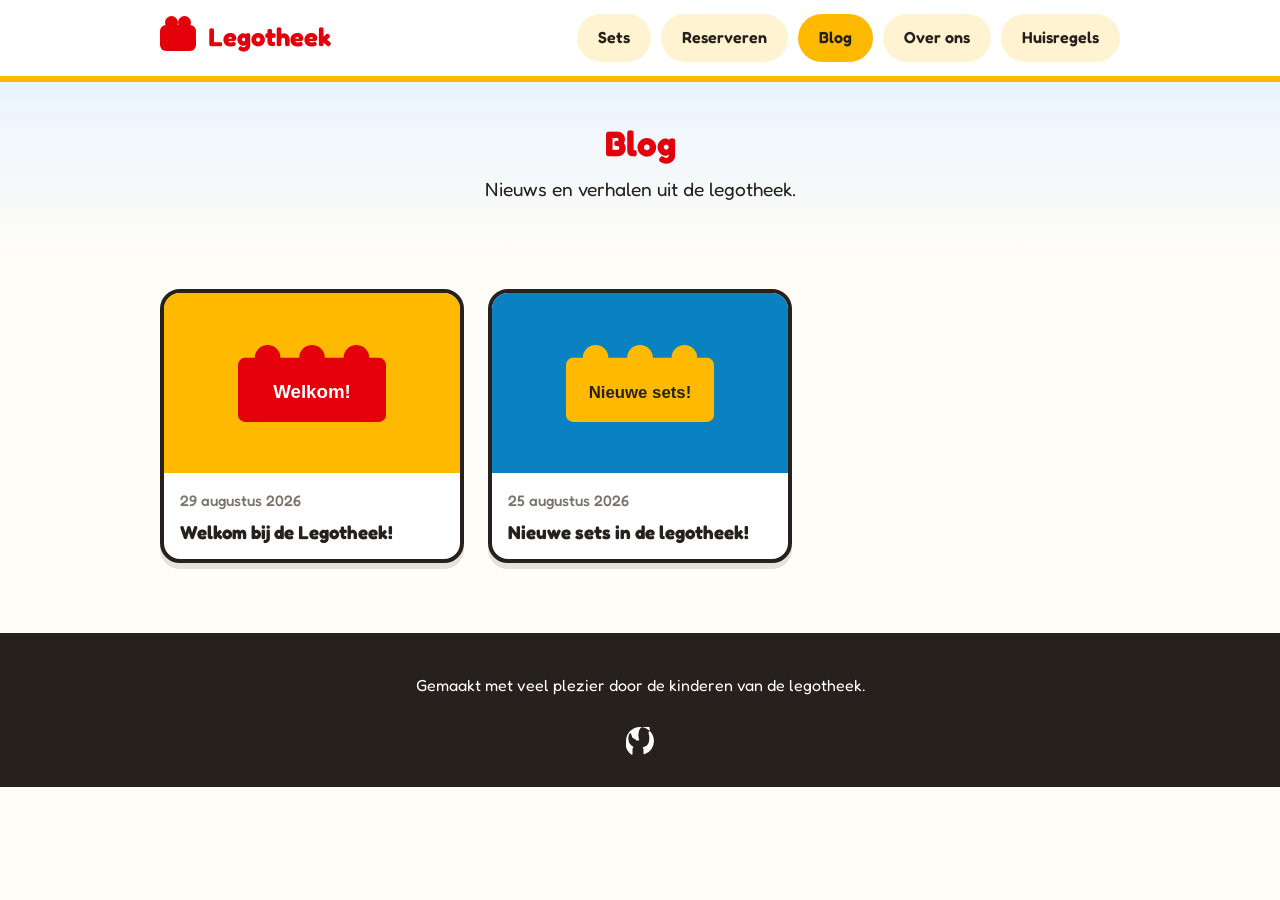
==== blog.html @ 1a381aa0 "Voeg GitHub-icoon met link naar repo toe aan footer" ====
<!DOCTYPE html>
<html lang="nl">
<head>
  <meta charset="UTF-8">
  <meta name="viewport" content="width=device-width, initial-scale=1.0">
  <title>Blog — Legotheek</title>
  <link rel="preconnect" href="https://fonts.googleapis.com">
  <link rel="preconnect" href="https://fonts.gstatic.com" crossorigin>
  <link href="https://fonts.googleapis.com/css2?family=Fredoka:wght@400;500;600;700&display=swap" rel="stylesheet">
  <link rel="stylesheet" href="css/style.css">
</head>
<body>
  <header class="kop">
    <div class="kop-binnen">
      <a class="logo" href="index.html"><span class="logo-blokje"></span>Legotheek</a>
      <nav class="nav">
        <a href="sets.html">Sets</a>
        <a href="reserveren.html">Reserveren</a>
        <a href="blog.html" class="actief">Blog</a>
        <a href="over-ons.html">Over ons</a>
        <a href="huisregels.html">Huisregels</a>
      </nav>
    </div>
  </header>

  <main>
    <section class="hero klein">
      <h1>Blog</h1>
      <p>Nieuws en verhalen uit de legotheek.</p>
    </section>

    <section class="sectie">
      <div id="blog-lijst" class="rooster"></div>
    </section>
  </main>

  <footer class="voet">
    <p>Gemaakt met veel plezier door de kinderen van de legotheek.</p>
    <a class="voet-github" href="https://github.com/thomasj87/legotheek_website" target="_blank" rel="noopener" aria-label="Bekijk de broncode op GitHub">
      <svg viewBox="0 0 16 16" width="28" height="28" aria-hidden="true"><path d="M8 0c4.42 0 8 3.58 8 8a8.013 8.013 0 0 1-5.45 7.59c-.4.08-.55-.17-.55-.38 0-.27.01-1.13.01-2.2 0-.75-.25-1.23-.52-1.48 1.88-.27 3.83-1.2 3.83-5.28 0-1.18-.21-2.13-.58-2.91.58-.33 1.2-1.66.58-3.45 0 0-.23-.36-.78-1.19-2.66.43-5.45 1.35-5.45 6.03 0 1.07.19 2.02.51 2.87-.49.04-.98.15-1.46.32-.49-.66-1.2-1.24-2.4-1.61-.23-.8-.94-2.53-.94-2.53-.12-.31-.37-.39-.66-.04-.38.46-.77 1.46-.77 2.97 0 2.17 1.19 3.84 2.95 4.72-.3.28-.6.79-.6 1.61 0 1.16.01 2.09.01 2.37 0 .21-.15.46-.55.38A8.013 8.013 0 0 1 0 8c0-4.42 3.58-8 8-8Z"/></svg>
    </a>
  </footer>

  <script src="js/blog.js"></script>
</body>
</html>
---- css/style.css ----
:root {
  --rood: #e3000b;
  --rood-donker: #b30009;
  --geel: #ffb900;
  --geel-licht: #fff3d1;
  --blauw: #0a82c1;
  --blauw-licht: #eaf4ff;
  --groen: #00a84e;
  --groen-licht: #e6f7ee;
  --inkt: #26211c;
  --papier: #fffdf7;
  --wit: #ffffff;
  --grijs: #7a736b;
  --radius: 20px;
  --schaduw: 0 6px 0 rgba(38, 33, 28, 0.12);
}

* {
  box-sizing: border-box;
}

body {
  margin: 0;
  font-family: "Fredoka", "Comic Sans MS", system-ui, sans-serif;
  background: var(--papier);
  color: var(--inkt);
  line-height: 1.6;
}

h1, h2, h3 {
  line-height: 1.2;
}

/* Kop */
.kop {
  background: var(--wit);
  border-bottom: 6px solid var(--geel);
  position: sticky;
  top: 0;
  z-index: 10;
}

.kop-binnen {
  max-width: 1000px;
  margin: 0 auto;
  padding: 14px 20px;
  display: flex;
  align-items: center;
  justify-content: space-between;
  gap: 16px;
  flex-wrap: wrap;
}

.logo {
  display: flex;
  align-items: center;
  gap: 12px;
  font-size: 1.6rem;
  font-weight: 700;
  color: var(--rood);
  text-decoration: none;
}

.logo-blokje {
  width: 36px;
  height: 26px;
  background: var(--rood);
  border-radius: 6px;
  position: relative;
  flex-shrink: 0;
}

.logo-blokje::before,
.logo-blokje::after {
  content: "";
  position: absolute;
  top: -9px;
  width: 13px;
  height: 13px;
  background: var(--rood);
  border-radius: 50%;
}

.logo-blokje::before {
  left: 5px;
}

.logo-blokje::after {
  right: 5px;
}

.nav {
  display: flex;
  gap: 10px;
  flex-wrap: wrap;
}

.nav a {
  padding: 8px 18px;
  border-radius: 999px;
  text-decoration: none;
  font-weight: 600;
  color: var(--inkt);
  background: var(--geel-licht);
  border: 3px solid transparent;
  transition: transform 0.1s;
}

.nav a:hover {
  transform: translateY(-2px);
  border-color: var(--geel);
}

.nav a.actief {
  background: var(--geel);
}

/* Hero */
.hero {
  background: linear-gradient(180deg, var(--blauw-licht), var(--papier));
  text-align: center;
  padding: 60px 20px 50px;
}

.hero h1 {
  font-size: 2.6rem;
  margin: 0 0 10px;
  color: var(--rood);
}

.hero p {
  font-size: 1.2rem;
  max-width: 560px;
  margin: 0 auto 24px;
}

.hero .knoppen {
  display: flex;
  gap: 14px;
  justify-content: center;
  flex-wrap: wrap;
}

.hero.klein {
  padding: 40px 20px 30px;
}

.hero.klein h1 {
  font-size: 2.2rem;
}

/* Knoppen */
.knop {
  display: inline-block;
  padding: 12px 26px;
  border-radius: 999px;
  font-weight: 700;
  font-size: 1.05rem;
  font-family: inherit;
  text-decoration: none;
  border: 4px solid var(--inkt);
  box-shadow: var(--schaduw);
  cursor: pointer;
  transition: transform 0.1s;
}

.knop:hover {
  transform: translateY(-2px);
}

.knop-rood {
  background: var(--rood);
  color: var(--wit);
}

.knop-geel {
  background: var(--geel);
  color: var(--inkt);
}

.knop-blauw {
  background: var(--blauw);
  color: var(--wit);
}

/* Secties */
.sectie {
  max-width: 1000px;
  margin: 0 auto;
  padding: 30px 20px;
}

.sectie h2 {
  color: var(--blauw);
  font-size: 1.8rem;
  margin-top: 0;
}

/* Stappen */
.stappen {
  display: grid;
  grid-template-columns: repeat(auto-fit, minmax(220px, 1fr));
  gap: 20px;
}

.stap {
  background: var(--wit);
  border: 4px solid var(--inkt);
  border-radius: var(--radius);
  padding: 20px;
  box-shadow: var(--schaduw);
  text-align: center;
}

.stap h3 {
  margin: 10px 0 6px;
}

.stap-nummer {
  width: 48px;
  height: 48px;
  margin: 0 auto;
  border-radius: 50%;
  display: flex;
  align-items: center;
  justify-content: center;
  font-size: 1.4rem;
  font-weight: 700;
  color: var(--wit);
}

.stap:nth-child(1) .stap-nummer {
  background: var(--rood);
}

.stap:nth-child(2) .stap-nummer {
  background: var(--geel);
  color: var(--inkt);
}

.stap:nth-child(3) .stap-nummer {
  background: var(--groen);
}

/* Kaarten */
.rooster {
  display: grid;
  grid-template-columns: repeat(auto-fill, minmax(240px, 1fr));
  gap: 24px;
}

.kaart {
  background: var(--wit);
  border-radius: var(--radius);
  border: 4px solid var(--inkt);
  box-shadow: var(--schaduw);
  overflow: hidden;
  display: flex;
  flex-direction: column;
}

a.kaart {
  text-decoration: none;
  color: inherit;
  transition: transform 0.1s;
}

a.kaart:hover {
  transform: translateY(-3px);
}

.kaart img {
  width: 100%;
  height: 180px;
  object-fit: cover;
  display: block;
}

.kaart-lichaam {
  padding: 16px;
  display: flex;
  flex-direction: column;
  gap: 8px;
  flex: 1;
}

.kaart-lichaam h3 {
  margin: 0;
}

.kaart-lichaam p {
  margin: 0;
  color: var(--grijs);
  flex: 1;
}

.prijs {
  align-self: flex-start;
  background: var(--geel);
  border: 3px solid var(--inkt);
  border-radius: 999px;
  padding: 4px 14px;
  font-weight: 700;
}

.datum {
  color: var(--grijs);
  font-weight: 500;
  font-size: 0.95rem;
}

/* Formulier */
.formulier {
  max-width: 560px;
  margin: 0 auto;
  background: var(--wit);
  border: 4px solid var(--inkt);
  border-radius: var(--radius);
  box-shadow: var(--schaduw);
  padding: 24px;
}

.formulier label {
  font-weight: 600;
  display: block;
  margin: 14px 0 6px;
}

.formulier label:first-child {
  margin-top: 0;
}

.formulier input,
.formulier select,
.formulier textarea {
  width: 100%;
  padding: 12px 14px;
  border-radius: 12px;
  border: 3px solid var(--inkt);
  font-family: inherit;
  font-size: 1rem;
  background: var(--wit);
  color: var(--inkt);
}

.formulier input:focus,
.formulier select:focus,
.formulier textarea:focus {
  outline: 3px solid var(--geel);
}

.formulier .knop {
  margin-top: 20px;
  width: 100%;
}

.melding {
  min-height: 1.4em;
  font-weight: 600;
  margin: 14px 0 0;
}

.melding.succes {
  color: var(--groen);
}

.melding.fout {
  color: var(--rood);
}

/* Blogpost */
.post {
  max-width: 720px;
  margin: 30px auto 60px;
  background: var(--wit);
  border: 4px solid var(--inkt);
  border-radius: var(--radius);
  box-shadow: var(--schaduw);
  overflow: hidden;
}

.post img {
  width: 100%;
  height: 260px;
  object-fit: cover;
  display: block;
}

.post header {
  padding: 20px 24px 0;
}

.post h1 {
  margin: 0 0 6px;
  color: var(--rood);
}

.post-inhoud {
  padding: 12px 24px;
  font-size: 1.05rem;
}

.post-acties {
  padding: 16px 24px 24px;
  display: flex;
  gap: 12px;
  flex-wrap: wrap;
}

/* Voettekst */
.voet {
  background: var(--inkt);
  color: var(--wit);
  text-align: center;
  padding: 24px 20px;
  margin-top: 40px;
}

.voet-github {
  display: inline-block;
  margin-top: 12px;
  color: var(--wit);
}

.voet-github svg {
  fill: currentColor;
}

.voet-github:hover {
  color: var(--geel);
}

/* Set detail */
.set-detail {
  max-width: 1000px;
  margin: 0 auto;
  padding: 30px 20px 60px;
}

.set-terug {
  display: inline-block;
  margin-bottom: 16px;
  font-weight: 600;
  color: var(--blauw);
  text-decoration: none;
}

.set-terug:hover {
  text-decoration: underline;
}

.set-grid {
  display: grid;
  grid-template-columns: 1.2fr 1fr;
  gap: 28px;
  align-items: start;
}

.set-foto-kaart {
  background: var(--wit);
  border: 4px solid var(--inkt);
  border-radius: var(--radius);
  box-shadow: var(--schaduw);
  overflow: hidden;
}

.set-foto-kaart img {
  width: 100%;
  height: 320px;
  object-fit: cover;
  display: block;
}

.set-extra-fotos {
  display: grid;
  grid-template-columns: repeat(auto-fill, minmax(140px, 1fr));
  gap: 12px;
  margin-top: 12px;
}

.set-extra-fotos img {
  width: 100%;
  height: 110px;
  object-fit: cover;
  border-radius: 12px;
  border: 3px solid var(--inkt);
  display: block;
}

.set-info {
  background: var(--wit);
  border: 4px solid var(--inkt);
  border-radius: var(--radius);
  box-shadow: var(--schaduw);
  padding: 24px;
}

.set-info h1 {
  margin: 0 0 14px;
  color: var(--rood);
  font-size: 1.9rem;
}

.set-info .prijs {
  display: inline-block;
  font-size: 1.2rem;
  margin-bottom: 22px;
}

.specificaties {
  list-style: none;
  margin: 0 0 16px;
  padding: 0;
  display: grid;
  gap: 8px;
}

.specificaties li {
  background: var(--geel-licht);
  border-radius: 12px;
  padding: 8px 14px;
  font-weight: 600;
}

.set-omschrijving {
  margin: 0 0 16px;
}

.set-video {
  margin: 0 0 16px;
}

.set-video iframe,
.set-video video {
  width: 100%;
  aspect-ratio: 16 / 9;
  border: 3px solid var(--inkt);
  border-radius: 12px;
  display: block;
}

.kaart > a {
  display: block;
}

.kaart h3 a {
  color: inherit;
  text-decoration: none;
}

.kaart h3 a:hover {
  color: var(--rood);
}

/* Over ons */
.over-ons-grid {
  display: grid;
  grid-template-columns: 1.2fr 1fr;
  gap: 28px;
  align-items: start;
}

.over-ons-foto {
  width: 100%;
  height: 240px;
  object-fit: cover;
  border-radius: var(--radius);
  border: 4px solid var(--inkt);
  box-shadow: var(--schaduw);
  display: block;
  margin-bottom: 16px;
}

.over-ons-verhaal p {
  margin: 0 0 12px;
}

.over-ons-tekst h2 {
  color: var(--blauw);
  margin: 20px 0 8px;
}

.over-ons-tekst h3 {
  margin: 16px 0 8px;
}

.over-ons-adres {
  font-weight: 600;
  margin: 0 0 8px;
}

.ophaal-tijden {
  margin: 0;
  padding-left: 20px;
  display: grid;
  gap: 6px;
}

.over-ons-kaart {
  background: var(--wit);
  border: 4px solid var(--inkt);
  border-radius: var(--radius);
  box-shadow: var(--schaduw);
  overflow: hidden;
}

.over-ons-kaart iframe {
  width: 100%;
  height: 380px;
  border: 0;
  display: block;
}

.kaart-opschrift {
  padding: 12px 16px;
  margin: 0;
  font-size: 0.9rem;
  color: var(--grijs);
}

/* Huisregels */
.regel {
  position: relative;
  padding-top: 34px;
  overflow: visible;
}

.regel-nummer {
  position: absolute;
  top: -18px;
  left: 16px;
  width: 44px;
  height: 44px;
  border-radius: 50%;
  display: flex;
  align-items: center;
  justify-content: center;
  font-size: 1.3rem;
  font-weight: 700;
  color: var(--wit);
  border: 4px solid var(--inkt);
  box-shadow: var(--schaduw);
}

.regel:nth-child(4n + 1) .regel-nummer {
  background: var(--rood);
}

.regel:nth-child(4n + 2) .regel-nummer {
  background: var(--geel);
  color: var(--inkt);
}

.regel:nth-child(4n + 3) .regel-nummer {
  background: var(--blauw);
}

.regel:nth-child(4n + 4) .regel-nummer {
  background: var(--groen);
}

@media (max-width: 760px) {
  .set-grid {
    grid-template-columns: 1fr;
  }

  .over-ons-grid {
    grid-template-columns: 1fr;
  }
}

@media (max-width: 600px) {
  .hero h1 {
    font-size: 2rem;
  }

  .kop-binnen {
    justify-content: center;
  }
}
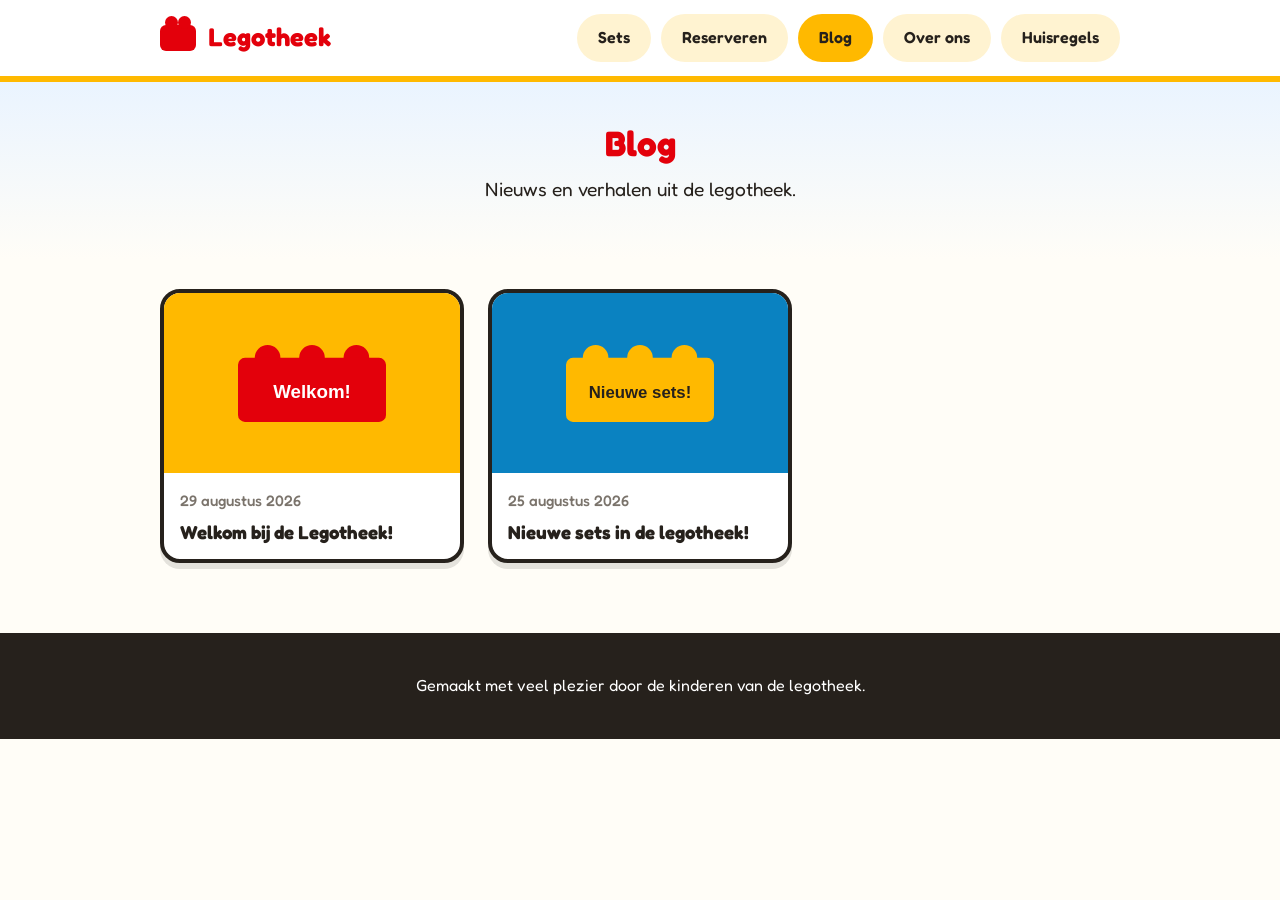
==== commit d153b203: "Set 1 toegevoegd (De Donuttram) met setnummers, lightbox en caching - 19 foto's uit add_in/ verklein" ====
--- a/blog.html
+++ b/blog.html
@@ -36,11 +36,9 @@
 
   <footer class="voet">
     <p>Gemaakt met veel plezier door de kinderen van de legotheek.</p>
-    <a class="voet-github" href="https://github.com/thomasj87/legotheek_website" target="_blank" rel="noopener" aria-label="Bekijk de broncode op GitHub">
-      <svg viewBox="0 0 16 16" width="28" height="28" aria-hidden="true"><path d="M8 0c4.42 0 8 3.58 8 8a8.013 8.013 0 0 1-5.45 7.59c-.4.08-.55-.17-.55-.38 0-.27.01-1.13.01-2.2 0-.75-.25-1.23-.52-1.48 1.88-.27 3.83-1.2 3.83-5.28 0-1.18-.21-2.13-.58-2.91.58-.33 1.2-1.66.58-3.45 0 0-.23-.36-.78-1.19-2.66.43-5.45 1.35-5.45 6.03 0 1.07.19 2.02.51 2.87-.49.04-.98.15-1.46.32-.49-.66-1.2-1.24-2.4-1.61-.23-.8-.94-2.53-.94-2.53-.12-.31-.37-.39-.66-.04-.38.46-.77 1.46-.77 2.97 0 2.17 1.19 3.84 2.95 4.72-.3.28-.6.79-.6 1.61 0 1.16.01 2.09.01 2.37 0 .21-.15.46-.55.38A8.013 8.013 0 0 1 0 8c0-4.42 3.58-8 8-8Z"/></svg>
-    </a>
   </footer>
 
   <script src="js/blog.js"></script>
+  <script src="js/register-sw.js"></script>
 </body>
 </html>
--- a/css/style.css
+++ b/css/style.css
@@ -416,20 +416,6 @@
   margin-top: 40px;
 }
 
-.voet-github {
-  display: inline-block;
-  margin-top: 12px;
-  color: var(--wit);
-}
-
-.voet-github svg {
-  fill: currentColor;
-}
-
-.voet-github:hover {
-  color: var(--geel);
-}
-
 /* Set detail */
 .set-detail {
   max-width: 1000px;
@@ -462,13 +448,29 @@
   border-radius: var(--radius);
   box-shadow: var(--schaduw);
   overflow: hidden;
-}
-
-.set-foto-kaart img {
+  margin: 0;
+}
+
+.foto-knop {
+  display: block;
+  width: 100%;
+  padding: 0;
+  border: 0;
+  background: none;
+  cursor: zoom-in;
+}
+
+.set-foto-kaart .foto-knop img {
   width: 100%;
   height: 320px;
   object-fit: cover;
   display: block;
+}
+
+.set-foto-kaart figcaption {
+  padding: 10px 14px;
+  font-size: 0.95rem;
+  color: var(--grijs);
 }
 
 .set-extra-fotos {
@@ -478,13 +480,41 @@
   margin-top: 12px;
 }
 
-.set-extra-fotos img {
+.set-extra-foto {
+  margin: 0;
+  background: var(--wit);
+  border: 3px solid var(--inkt);
+  border-radius: 12px;
+  overflow: hidden;
+}
+
+.set-extra-foto .foto-knop img {
   width: 100%;
   height: 110px;
   object-fit: cover;
-  border-radius: 12px;
-  border: 3px solid var(--inkt);
-  display: block;
+  display: block;
+}
+
+.set-extra-foto figcaption {
+  padding: 6px 8px;
+  font-size: 0.8rem;
+  line-height: 1.3;
+  color: var(--grijs);
+}
+
+.set-nummer {
+  display: inline-block;
+  align-self: flex-start;
+  background: var(--blauw);
+  color: var(--wit);
+  border-radius: 999px;
+  padding: 2px 14px;
+  font-size: 0.9rem;
+  font-weight: 700;
+}
+
+.set-info .set-nummer {
+  margin-bottom: 10px;
 }
 
 .set-info {
@@ -537,6 +567,102 @@
   border: 3px solid var(--inkt);
   border-radius: 12px;
   display: block;
+}
+
+/* Lightbox */
+body.lightbox-open {
+  overflow: hidden;
+}
+
+.lightbox {
+  position: fixed;
+  inset: 0;
+  z-index: 100;
+  background: rgba(38, 33, 28, 0.92);
+  display: flex;
+  align-items: center;
+  justify-content: center;
+  padding: 20px;
+}
+
+.lightbox[hidden] {
+  display: none;
+}
+
+.lightbox figure {
+  margin: 0;
+  display: flex;
+  flex-direction: column;
+  align-items: center;
+  gap: 14px;
+  max-width: 100%;
+}
+
+.lightbox img {
+  max-width: min(92vw, 1600px);
+  max-height: 76vh;
+  width: auto;
+  height: auto;
+  border: 4px solid var(--wit);
+  border-radius: 12px;
+  box-shadow: 0 12px 40px rgba(0, 0, 0, 0.5);
+  cursor: pointer;
+}
+
+.lightbox figcaption {
+  color: var(--wit);
+  font-size: 1.1rem;
+  font-weight: 500;
+  text-align: center;
+  max-width: 80vw;
+}
+
+.lightbox-teller {
+  position: absolute;
+  top: 20px;
+  left: 24px;
+  color: var(--wit);
+  font-weight: 600;
+  font-size: 1.05rem;
+}
+
+.lightbox button {
+  position: absolute;
+  width: 52px;
+  height: 52px;
+  border-radius: 50%;
+  border: 3px solid var(--wit);
+  background: rgba(255, 255, 255, 0.12);
+  color: var(--wit);
+  font-size: 1.9rem;
+  line-height: 1;
+  cursor: pointer;
+  display: flex;
+  align-items: center;
+  justify-content: center;
+  transition: background 0.15s;
+}
+
+.lightbox button:hover {
+  background: rgba(255, 255, 255, 0.3);
+}
+
+.lightbox-sluiten {
+  top: 16px;
+  right: 16px;
+  font-size: 1.6rem;
+}
+
+.lightbox-voor {
+  left: 16px;
+  top: 50%;
+  transform: translateY(-50%);
+}
+
+.lightbox-na {
+  right: 16px;
+  top: 50%;
+  transform: translateY(-50%);
 }
 
 .kaart > a {
@@ -677,4 +803,23 @@
   .kop-binnen {
     justify-content: center;
   }
-}
+
+  .lightbox button {
+    width: 42px;
+    height: 42px;
+    font-size: 1.5rem;
+  }
+
+  .lightbox-voor {
+    left: 8px;
+  }
+
+  .lightbox-na {
+    right: 8px;
+  }
+
+  .lightbox-sluiten {
+    top: 8px;
+    right: 8px;
+  }
+}
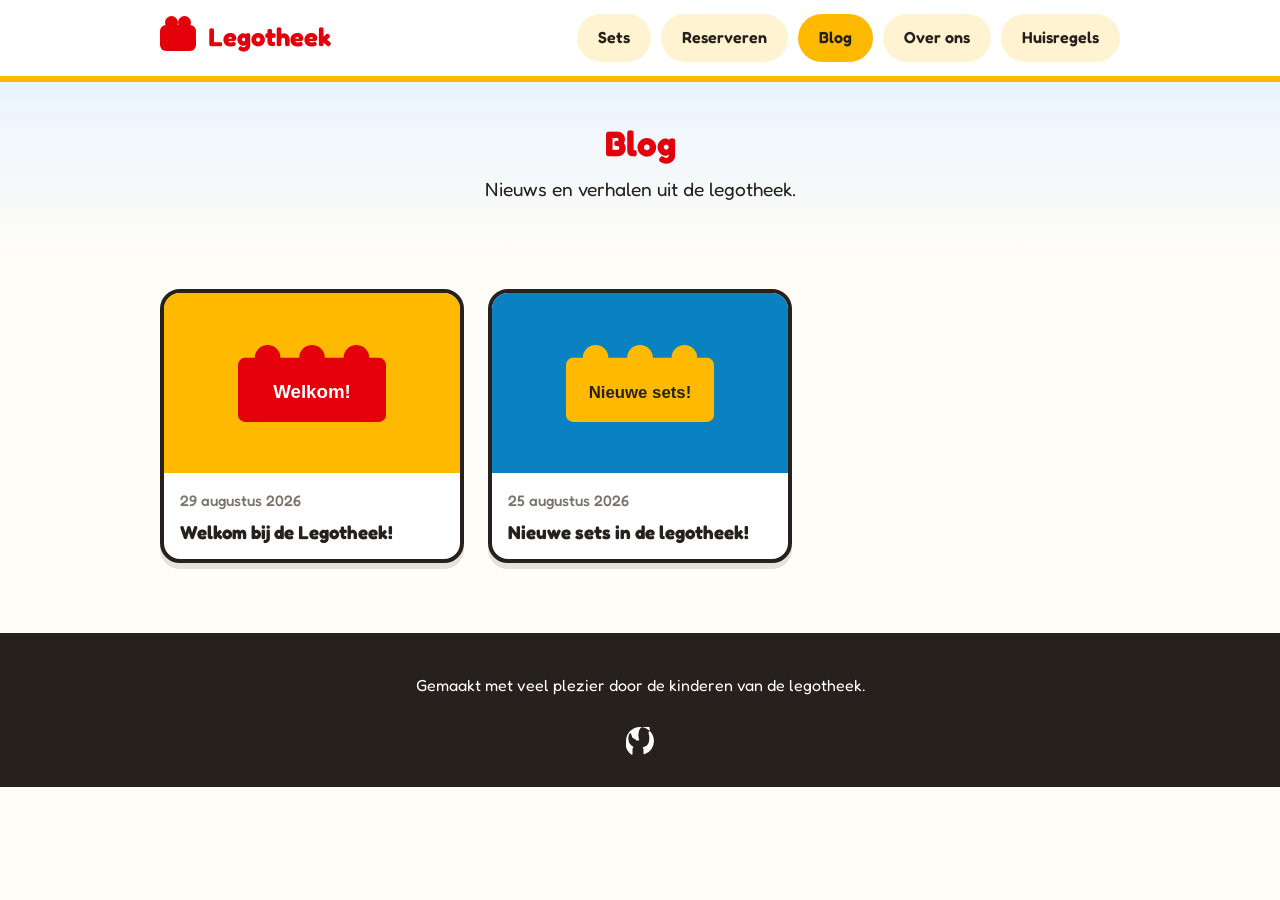
==== commit dc258474: "Merge pull request #3 from thomasj87/set-1 Set 1 toegevoegd (De Donuttram) met setnummers, lightbox " ====
--- a/blog.html
+++ b/blog.html
@@ -36,6 +36,9 @@
 
   <footer class="voet">
     <p>Gemaakt met veel plezier door de kinderen van de legotheek.</p>
+    <a class="voet-github" href="https://github.com/thomasj87/legotheek_website" target="_blank" rel="noopener" aria-label="Bekijk de broncode op GitHub">
+      <svg viewBox="0 0 16 16" width="28" height="28" aria-hidden="true"><path d="M8 0c4.42 0 8 3.58 8 8a8.013 8.013 0 0 1-5.45 7.59c-.4.08-.55-.17-.55-.38 0-.27.01-1.13.01-2.2 0-.75-.25-1.23-.52-1.48 1.88-.27 3.83-1.2 3.83-5.28 0-1.18-.21-2.13-.58-2.91.58-.33 1.2-1.66.58-3.45 0 0-.23-.36-.78-1.19-2.66.43-5.45 1.35-5.45 6.03 0 1.07.19 2.02.51 2.87-.49.04-.98.15-1.46.32-.49-.66-1.2-1.24-2.4-1.61-.23-.8-.94-2.53-.94-2.53-.12-.31-.37-.39-.66-.04-.38.46-.77 1.46-.77 2.97 0 2.17 1.19 3.84 2.95 4.72-.3.28-.6.79-.6 1.61 0 1.16.01 2.09.01 2.37 0 .21-.15.46-.55.38A8.013 8.013 0 0 1 0 8c0-4.42 3.58-8 8-8Z"/></svg>
+    </a>
   </footer>
 
   <script src="js/blog.js"></script>
--- a/css/style.css
+++ b/css/style.css
@@ -416,6 +416,20 @@
   margin-top: 40px;
 }
 
+.voet-github {
+  display: inline-block;
+  margin-top: 12px;
+  color: var(--wit);
+}
+
+.voet-github svg {
+  fill: currentColor;
+}
+
+.voet-github:hover {
+  color: var(--geel);
+}
+
 /* Set detail */
 .set-detail {
   max-width: 1000px;
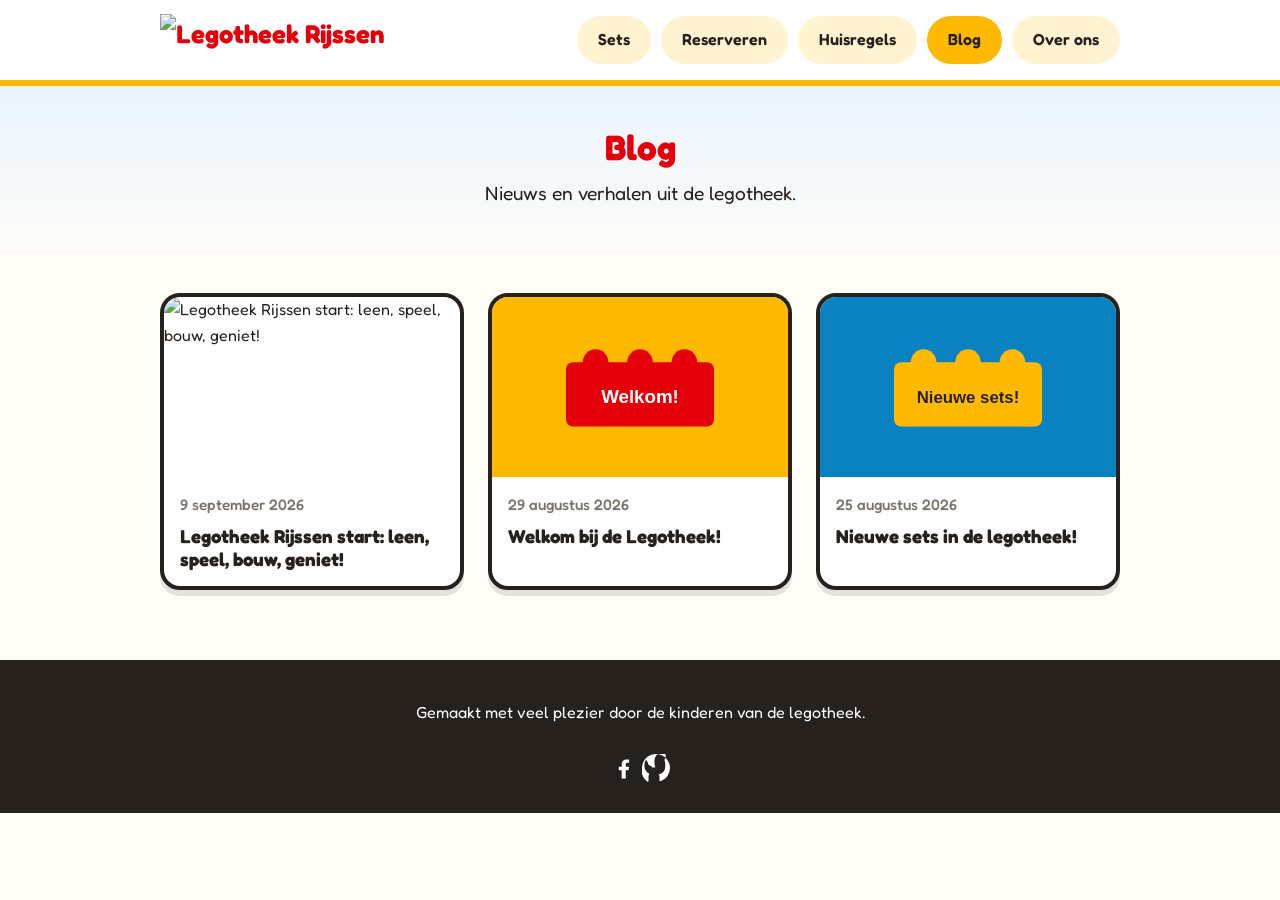
==== commit df15d205: "Replace logo block with image in the header across pages, add Facebook icon to the footer, and updat" ====
--- a/blog.html
+++ b/blog.html
@@ -12,13 +12,13 @@
 <body>
   <header class="kop">
     <div class="kop-binnen">
-      <a class="logo" href="index.html"><span class="logo-blokje"></span>Legotheek</a>
+      <a class="logo" href="index.html"><img class="logo-afbeelding" src="img/logo.png" alt="Legotheek Rijssen"></a>
       <nav class="nav">
         <a href="sets.html">Sets</a>
         <a href="reserveren.html">Reserveren</a>
+        <a href="huisregels.html">Huisregels</a>
         <a href="blog.html" class="actief">Blog</a>
         <a href="over-ons.html">Over ons</a>
-        <a href="huisregels.html">Huisregels</a>
       </nav>
     </div>
   </header>
@@ -36,7 +36,10 @@
 
   <footer class="voet">
     <p>Gemaakt met veel plezier door de kinderen van de legotheek.</p>
-    <a class="voet-github" href="https://github.com/thomasj87/legotheek_website" target="_blank" rel="noopener" aria-label="Bekijk de broncode op GitHub">
+        <a class="voet-icoon" href="https://www.facebook.com/profile.php?id=61593928081483" target="_blank" rel="noopener" aria-label="Volg ons op Facebook">
+      <svg viewBox="0 0 24 24" width="28" height="28" aria-hidden="true"><path d="M13.5 21v-7h2.4l.4-3h-2.8V9.1c0-.9.3-1.5 1.6-1.5h1.3V4.9c-.3 0-1.3-.1-2.4-.1-2.4 0-4 1.5-4 4.1V11H7.5v3h2.5v7h3.5Z"/></svg>
+    </a>
+<a class="voet-icoon" href="https://github.com/thomasj87/legotheek_website" target="_blank" rel="noopener" aria-label="Bekijk de broncode op GitHub">
       <svg viewBox="0 0 16 16" width="28" height="28" aria-hidden="true"><path d="M8 0c4.42 0 8 3.58 8 8a8.013 8.013 0 0 1-5.45 7.59c-.4.08-.55-.17-.55-.38 0-.27.01-1.13.01-2.2 0-.75-.25-1.23-.52-1.48 1.88-.27 3.83-1.2 3.83-5.28 0-1.18-.21-2.13-.58-2.91.58-.33 1.2-1.66.58-3.45 0 0-.23-.36-.78-1.19-2.66.43-5.45 1.35-5.45 6.03 0 1.07.19 2.02.51 2.87-.49.04-.98.15-1.46.32-.49-.66-1.2-1.24-2.4-1.61-.23-.8-.94-2.53-.94-2.53-.12-.31-.37-.39-.66-.04-.38.46-.77 1.46-.77 2.97 0 2.17 1.19 3.84 2.95 4.72-.3.28-.6.79-.6 1.61 0 1.16.01 2.09.01 2.37 0 .21-.15.46-.55.38A8.013 8.013 0 0 1 0 8c0-4.42 3.58-8 8-8Z"/></svg>
     </a>
   </footer>
--- a/css/style.css
+++ b/css/style.css
@@ -61,32 +61,10 @@
   text-decoration: none;
 }
 
-.logo-blokje {
-  width: 36px;
-  height: 26px;
-  background: var(--rood);
-  border-radius: 6px;
-  position: relative;
+.logo-afbeelding {
+  height: 52px;
+  width: auto;
   flex-shrink: 0;
-}
-
-.logo-blokje::before,
-.logo-blokje::after {
-  content: "";
-  position: absolute;
-  top: -9px;
-  width: 13px;
-  height: 13px;
-  background: var(--rood);
-  border-radius: 50%;
-}
-
-.logo-blokje::before {
-  left: 5px;
-}
-
-.logo-blokje::after {
-  right: 5px;
 }
 
 .nav {
@@ -242,6 +220,10 @@
   background: var(--groen);
 }
 
+.stap:nth-child(4) .stap-nummer {
+  background: var(--blauw);
+}
+
 /* Kaarten */
 .rooster {
   display: grid;
@@ -379,11 +361,19 @@
   overflow: hidden;
 }
 
-.post img {
+.post > img {
   width: 100%;
   height: 260px;
   object-fit: cover;
   display: block;
+}
+
+/* Portret-afbeelding (bijv. een poster): niet wegsnijden, maar tonen in het klein */
+.post > img.portret {
+  height: auto;
+  max-height: 640px;
+  object-fit: contain;
+  margin: 0 auto;
 }
 
 .post header {
@@ -400,6 +390,24 @@
   font-size: 1.05rem;
 }
 
+.post-figuur {
+  margin: 16px auto;
+  text-align: center;
+}
+
+.post-figuur img {
+  max-width: 100%;
+  border: 4px solid var(--inkt);
+  border-radius: var(--radius);
+  background: var(--wit);
+}
+
+.post-figuur figcaption {
+  margin-top: 8px;
+  font-size: 0.9rem;
+  color: var(--grijs);
+}
+
 .post-acties {
   padding: 16px 24px 24px;
   display: flex;
@@ -416,17 +424,17 @@
   margin-top: 40px;
 }
 
-.voet-github {
+.voet-icoon {
   display: inline-block;
   margin-top: 12px;
   color: var(--wit);
 }
 
-.voet-github svg {
+.voet-icoon svg {
   fill: currentColor;
 }
 
-.voet-github:hover {
+.voet-icoon:hover {
   color: var(--geel);
 }
 
@@ -574,10 +582,17 @@
   margin: 0 0 16px;
 }
 
-.set-video iframe,
+.set-video iframe {
+  width: 100%;
+  aspect-ratio: 16 / 9;
+  border: 3px solid var(--inkt);
+  border-radius: 12px;
+  display: block;
+}
+
 .set-video video {
   width: 100%;
-  aspect-ratio: 16 / 9;
+  max-height: 70vh;
   border: 3px solid var(--inkt);
   border-radius: 12px;
   display: block;
@@ -702,13 +717,14 @@
 
 .over-ons-foto {
   width: 100%;
-  height: 240px;
+  height: auto;
+  max-height: 480px;
   object-fit: cover;
   border-radius: var(--radius);
   border: 4px solid var(--inkt);
   box-shadow: var(--schaduw);
   display: block;
-  margin-bottom: 16px;
+  margin: 0 0 28px;
 }
 
 .over-ons-verhaal p {
@@ -807,6 +823,11 @@
   .over-ons-grid {
     grid-template-columns: 1fr;
   }
+
+  .over-ons-foto {
+    max-height: 340px;
+    margin-bottom: 20px;
+  }
 }
 
 @media (max-width: 600px) {
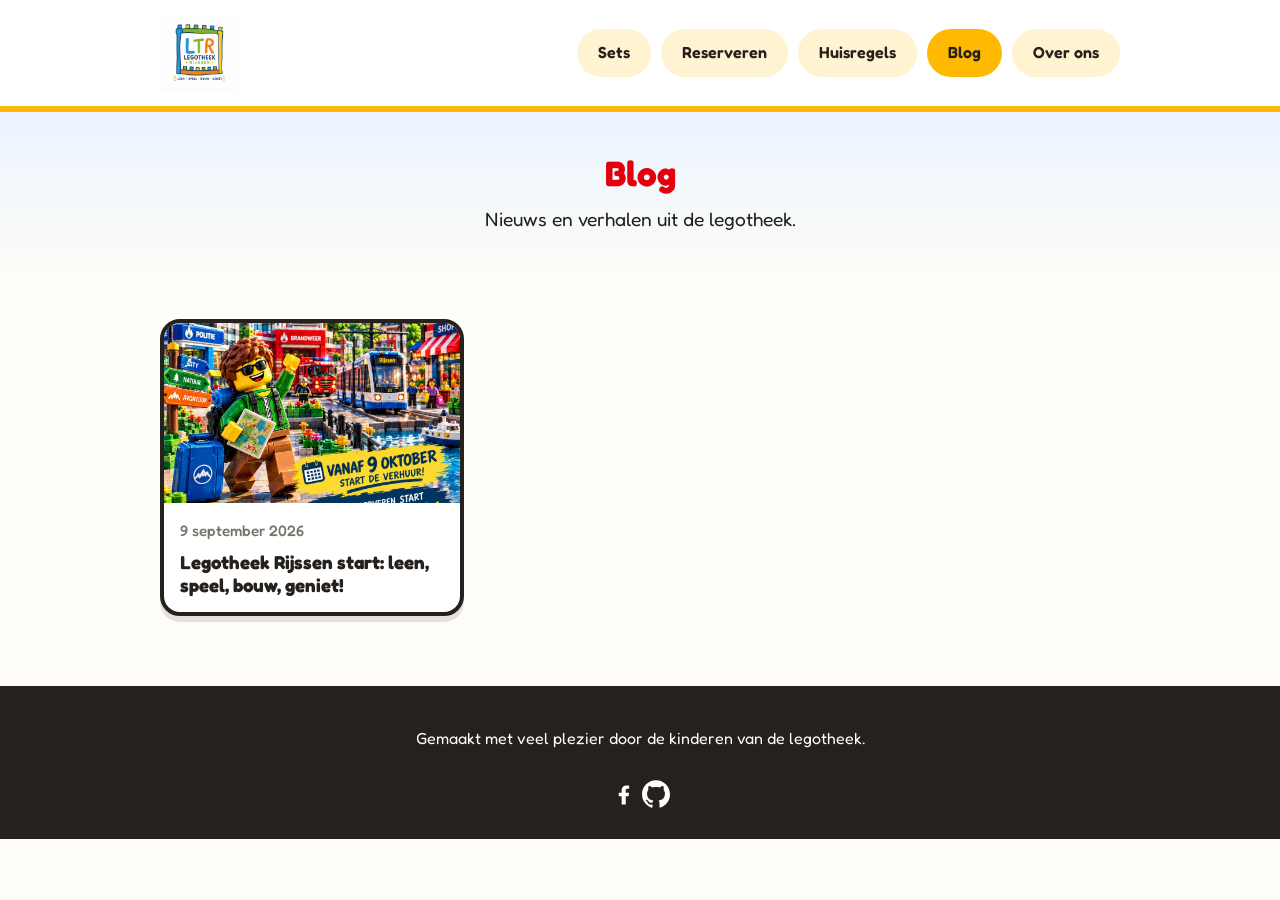
==== commit 758cf216: "Update GitHub icon in footer across all pages to new 24x24 SVG version" ====
--- a/blog.html
+++ b/blog.html
@@ -4,6 +4,8 @@
   <meta charset="UTF-8">
   <meta name="viewport" content="width=device-width, initial-scale=1.0">
   <title>Blog — Legotheek</title>
+  <link rel="icon" href="favicon.ico" type="image/x-icon">
+  
   <link rel="preconnect" href="https://fonts.googleapis.com">
   <link rel="preconnect" href="https://fonts.gstatic.com" crossorigin>
   <link href="https://fonts.googleapis.com/css2?family=Fredoka:wght@400;500;600;700&display=swap" rel="stylesheet">
@@ -40,7 +42,7 @@
       <svg viewBox="0 0 24 24" width="28" height="28" aria-hidden="true"><path d="M13.5 21v-7h2.4l.4-3h-2.8V9.1c0-.9.3-1.5 1.6-1.5h1.3V4.9c-.3 0-1.3-.1-2.4-.1-2.4 0-4 1.5-4 4.1V11H7.5v3h2.5v7h3.5Z"/></svg>
     </a>
 <a class="voet-icoon" href="https://github.com/thomasj87/legotheek_website" target="_blank" rel="noopener" aria-label="Bekijk de broncode op GitHub">
-      <svg viewBox="0 0 16 16" width="28" height="28" aria-hidden="true"><path d="M8 0c4.42 0 8 3.58 8 8a8.013 8.013 0 0 1-5.45 7.59c-.4.08-.55-.17-.55-.38 0-.27.01-1.13.01-2.2 0-.75-.25-1.23-.52-1.48 1.88-.27 3.83-1.2 3.83-5.28 0-1.18-.21-2.13-.58-2.91.58-.33 1.2-1.66.58-3.45 0 0-.23-.36-.78-1.19-2.66.43-5.45 1.35-5.45 6.03 0 1.07.19 2.02.51 2.87-.49.04-.98.15-1.46.32-.49-.66-1.2-1.24-2.4-1.61-.23-.8-.94-2.53-.94-2.53-.12-.31-.37-.39-.66-.04-.38.46-.77 1.46-.77 2.97 0 2.17 1.19 3.84 2.95 4.72-.3.28-.6.79-.6 1.61 0 1.16.01 2.09.01 2.37 0 .21-.15.46-.55.38A8.013 8.013 0 0 1 0 8c0-4.42 3.58-8 8-8Z"/></svg>
+      <svg viewBox="0 0 24 24" width="28" height="28" aria-hidden="true"><path d="M12 .297c-6.63 0-12 5.373-12 12 0 5.303 3.438 9.8 8.205 11.385.6.113.82-.258.82-.577 0-.285-.01-1.04-.015-2.04-3.338.724-4.042-1.61-4.042-1.61C4.422 18.07 3.633 17.7 3.633 17.7c-1.087-.744.084-.729.084-.729 1.205.084 1.838 1.236 1.838 1.236 1.07 1.835 2.809 1.305 3.495.998.108-.776.417-1.305.76-1.605-2.665-.3-5.466-1.332-5.466-5.93 0-1.31.465-2.38 1.235-3.22-.123-.303-.535-1.523.117-3.176 0 0 1.008-.322 3.3 1.23.957-.266 1.983-.399 3.003-.404 1.02.005 2.047.138 3.006.404 2.29-1.552 3.297-1.23 3.297-1.23.653 1.653.241 2.873.118 3.176.77.84 1.233 1.91 1.233 3.22 0 4.61-2.803 5.625-5.475 5.92.42.36.81 1.096.81 2.22 0 1.606-.015 2.896-.015 3.286 0 .315.21.69.825.57C20.565 22.092 24 17.592 24 12.297c0-6.627-5.373-12-12-12"/></svg>
     </a>
   </footer>
 
--- a/css/style.css
+++ b/css/style.css
@@ -62,7 +62,7 @@
 }
 
 .logo-afbeelding {
-  height: 52px;
+  height: 78px;
   width: auto;
   flex-shrink: 0;
 }
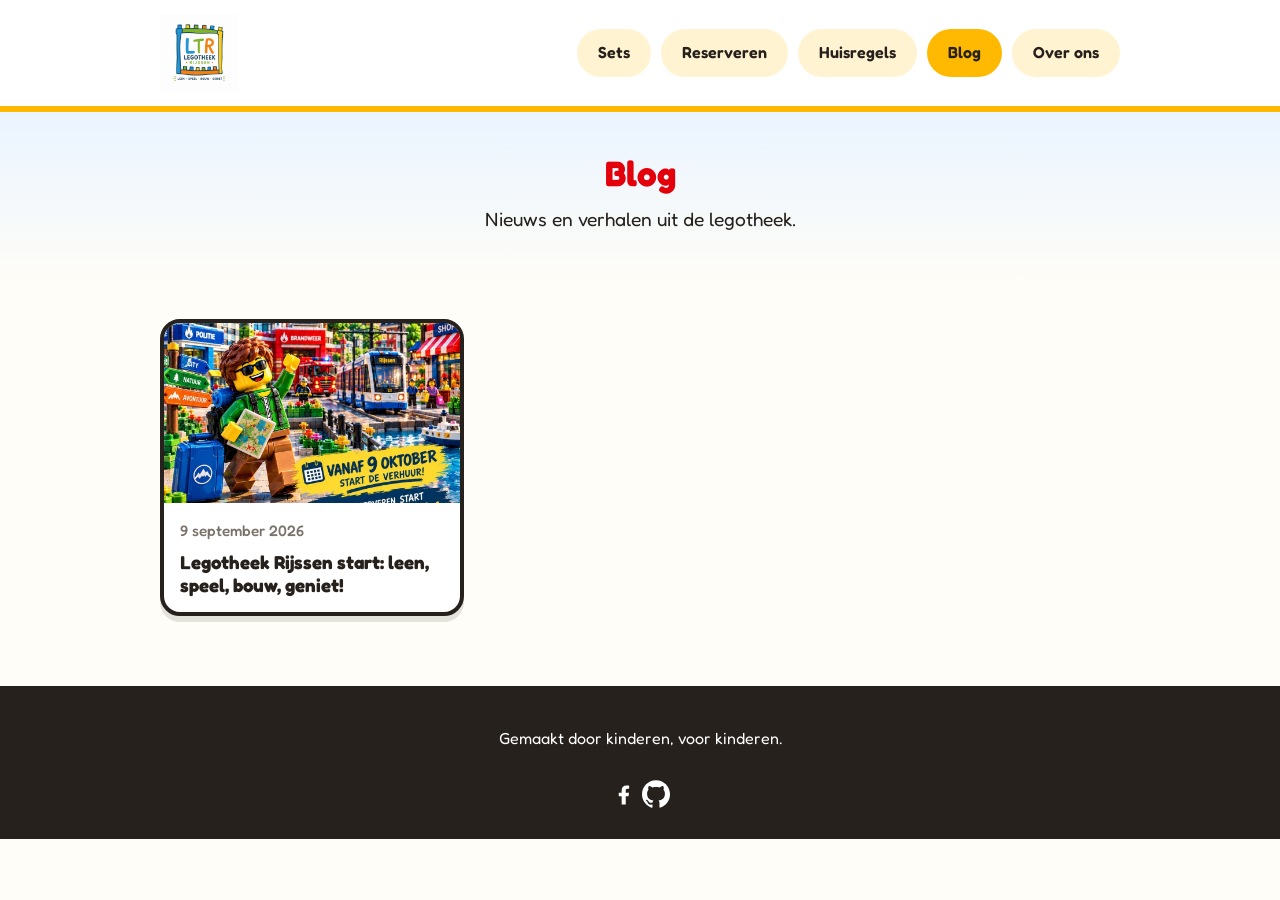
==== commit 2fa6f579: "Voet en huisregel toegevoegd" ====
--- a/blog.html
+++ b/blog.html
@@ -14,7 +14,7 @@
 <body>
   <header class="kop">
     <div class="kop-binnen">
-      <a class="logo" href="index.html"><img class="logo-afbeelding" src="img/logo.png" alt="Legotheek Rijssen"></a>
+      <a class="logo" href="index.html"><img class="logo-afbeelding" src="img/logo.png" width="78" height="78" alt="Legotheek Rijssen"></a>
       <nav class="nav">
         <a href="sets.html">Sets</a>
         <a href="reserveren.html">Reserveren</a>
@@ -37,7 +37,7 @@
   </main>
 
   <footer class="voet">
-    <p>Gemaakt met veel plezier door de kinderen van de legotheek.</p>
+    <p>Gemaakt door kinderen, voor kinderen.</p>
         <a class="voet-icoon" href="https://www.facebook.com/profile.php?id=61593928081483" target="_blank" rel="noopener" aria-label="Volg ons op Facebook">
       <svg viewBox="0 0 24 24" width="28" height="28" aria-hidden="true"><path d="M13.5 21v-7h2.4l.4-3h-2.8V9.1c0-.9.3-1.5 1.6-1.5h1.3V4.9c-.3 0-1.3-.1-2.4-.1-2.4 0-4 1.5-4 4.1V11H7.5v3h2.5v7h3.5Z"/></svg>
     </a>
--- a/css/style.css
+++ b/css/style.css
@@ -291,6 +291,38 @@
   font-size: 0.95rem;
 }
 
+.rooster-leeg {
+  text-align: center;
+  color: var(--grijs);
+  font-size: 1.1rem;
+  font-weight: 600;
+  padding: 40px 0;
+}
+
+.kaart-rij {
+  display: flex;
+  align-items: center;
+  justify-content: space-between;
+  gap: 8px;
+}
+
+.thema-badge {
+  align-self: flex-start;
+  background: var(--blauw-licht);
+  color: var(--blauw);
+  border: 2px solid currentColor;
+  border-radius: 999px;
+  padding: 1px 10px;
+  font-size: 0.8rem;
+  font-weight: 700;
+}
+
+.thema-city { background: var(--blauw-licht); color: var(--blauw); }
+.thema-creator { background: var(--geel-licht); color: #9a6b00; }
+.thema-friends { background: #fdeaf4; color: #c2317e; }
+.thema-technic { background: var(--groen-licht); color: var(--groen); }
+.thema-architecture { background: #efeaf6; color: #6a4fa1; }
+
 /* Formulier */
 .formulier {
   max-width: 560px;
@@ -348,6 +380,19 @@
 
 .melding.fout {
   color: var(--rood);
+}
+
+.melding a {
+  color: var(--rood);
+}
+
+/* Honeypot-veld: onzichtbaar voor mensen, zichtbaar voor bots */
+.hp {
+  position: absolute;
+  left: -9999px;
+  width: 1px;
+  height: 1px;
+  opacity: 0;
 }
 
 /* Blogpost */
@@ -535,8 +580,15 @@
   font-weight: 700;
 }
 
+.set-info-rij {
+  display: flex;
+  align-items: center;
+  gap: 10px;
+  margin-bottom: 10px;
+}
+
 .set-info .set-nummer {
-  margin-bottom: 10px;
+  margin-bottom: 0;
 }
 
 .set-info {
@@ -576,6 +628,50 @@
 
 .set-omschrijving {
   margin: 0 0 16px;
+}
+
+.setjes-koptekst {
+  margin: 22px 0 10px;
+  font-size: 1.15rem;
+  color: var(--rood);
+}
+
+.setjes-tabel {
+  width: 100%;
+  border-collapse: collapse;
+  background: var(--wit);
+  border: 3px solid var(--inkt);
+  border-radius: 12px;
+  overflow: hidden;
+}
+
+.setjes-tabel th {
+  background: var(--blauw);
+  color: var(--wit);
+  text-align: left;
+  padding: 8px 12px;
+  font-size: 0.9rem;
+}
+
+.setjes-tabel td {
+  padding: 8px 12px;
+  border-top: 2px solid #eee6d8;
+  font-weight: 600;
+}
+
+.setjes-nummer {
+  color: var(--grijs);
+  font-family: monospace;
+  font-weight: 700;
+}
+
+.setjes-stukken {
+  text-align: right;
+}
+
+.setjes-totaal {
+  margin: 8px 0 0;
+  font-weight: 700;
 }
 
 .set-video {
